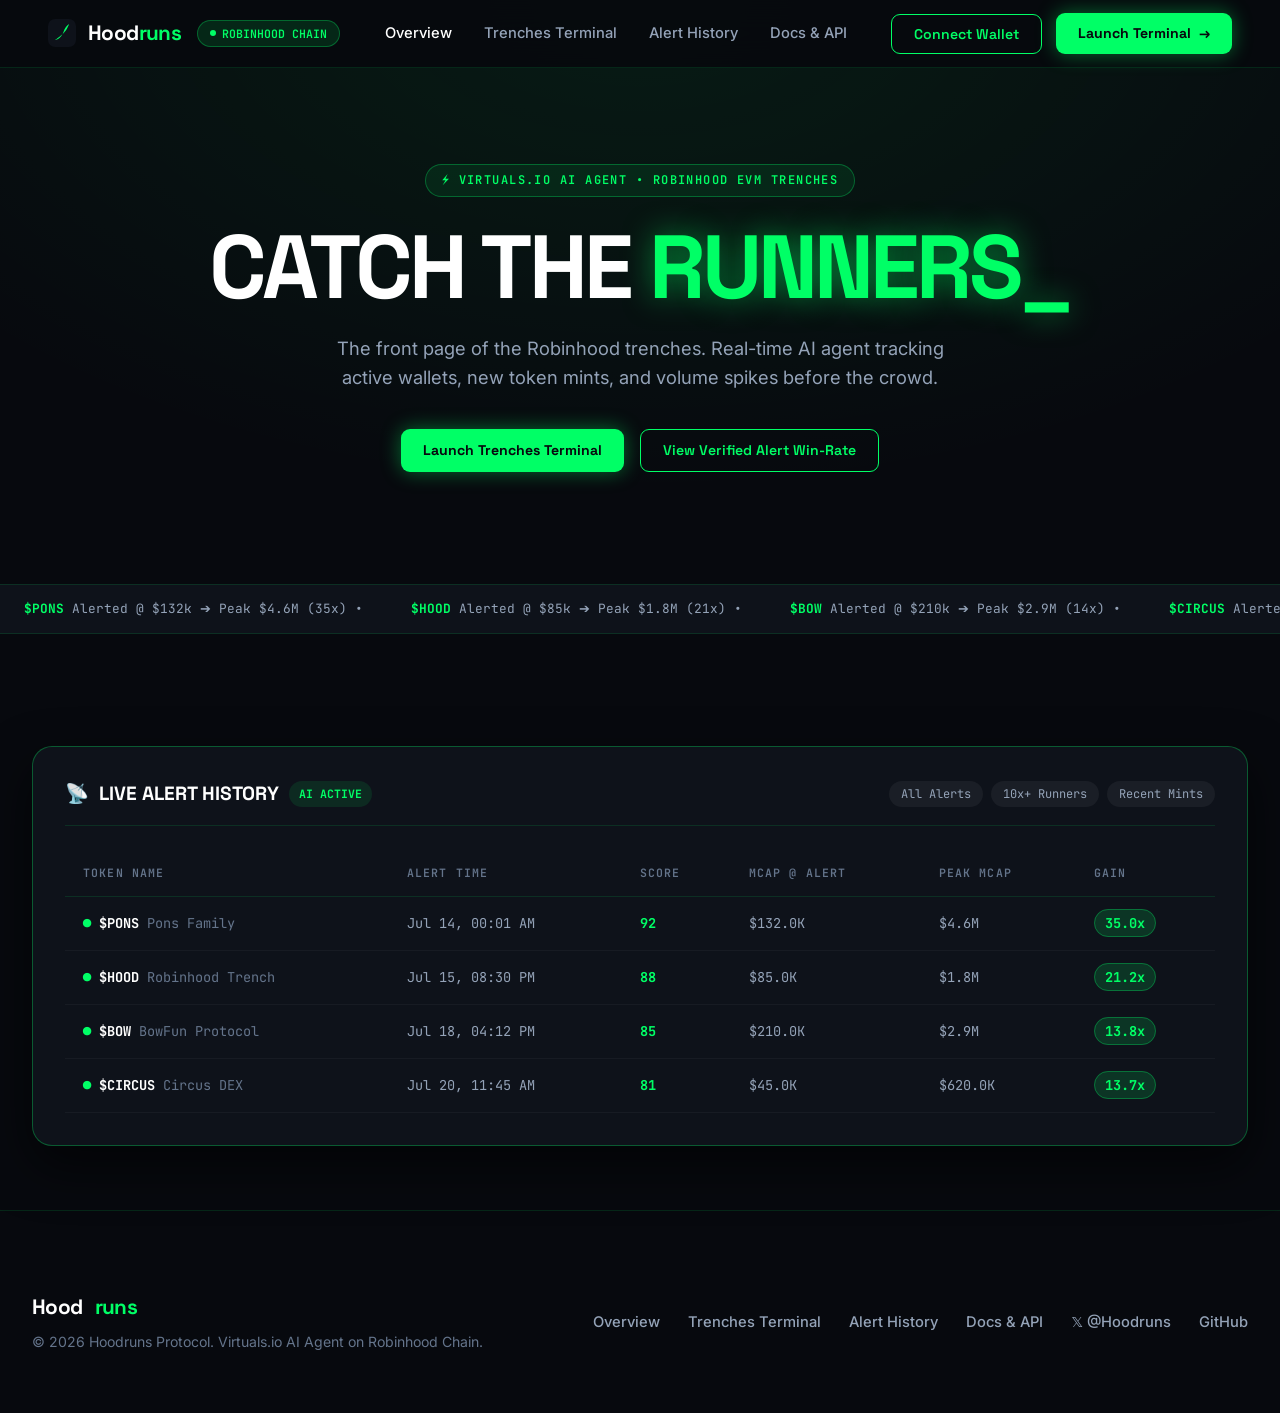
==== index.html @ 4ae7aef0 "Initial commit: Hoodruns AI trading agent & trenches terminal for Robinhood Chain EVM with live aler" ====
<!DOCTYPE html>
<html lang="en">
<head>
  <meta charset="utf-8" />
  <meta name="viewport" content="width=device-width, initial-scale=1" />
  <title>Hoodruns — The Front Page of the Robinhood Trenches</title>
  <meta name="description" content="Catch the runners on Robinhood Chain EVM. Real-time AI agent tracking active wallets, new token mints, and volume spikes powered by Virtuals.io." />
  <meta name="theme-color" content="#07090e" />
  <link rel="stylesheet" href="styles.css" />
  <link rel="icon" type="image/svg+xml" href="favicon.svg" />
  <meta property="og:title" content="Hoodruns — The Front Page of the Robinhood Trenches" />
  <meta property="og:description" content="Catch the runners before the crowd. Real-time AI agent alerts on Robinhood EVM." />
  <meta name="virtual-protocol-site-verification" content="c05f5a1ba52d411ad6922786be8b5076" />
</head>
<body>

  <!-- Header Navigation -->
  <header class="navbar">
    <div style="display: flex; align-items: center;">
      <a href="index.html" class="brand-logo">
        <svg width="28" height="28" viewBox="0 0 32 32" fill="none">
          <rect width="32" height="32" rx="8" fill="#0e121a"/>
          <path d="M8 24C12 24 16 20 18 14C20 8 24 6 24 6C24 6 22 12 18 16C14 20 8 24 8 24Z" fill="#00ff66"/>
        </svg>
        <span>Hood<span class="runners">runs</span></span>
      </a>

      <div class="chain-badge" style="margin-left: 16px;">
        <span style="width: 6px; height: 6px; border-radius: 50%; background: #00ff66; display: inline-block;"></span>
        ROBINHOOD CHAIN
      </div>
    </div>

    <nav class="nav-links">
      <a href="index.html" class="nav-link active">Overview</a>
      <a href="terminal.html" class="nav-link">Trenches Terminal</a>
      <a href="alerts.html" class="nav-link">Alert History</a>
      <a href="docs.html" class="nav-link">Docs & API</a>
    </nav>

    <div style="display: flex; align-items: center; gap: 14px;">
      <button class="btn-outline-lime connect-wallet-trigger" onclick="openWalletModal()">Connect Wallet</button>
      <a href="terminal.html" class="btn-lime">
        <span>Launch Terminal</span>
        <span>→</span>
      </a>
    </div>
  </header>

  <!-- HERO SECTION -->
  <section class="hero">
    <div class="wrap-1280">
      <div class="eyebrow-badge">⚡ VIRTUALS.IO AI AGENT • ROBINHOOD EVM TRENCHES</div>
      
      <h1 class="hero-h">
        CATCH THE <span class="highlight">RUNNERS_</span>
      </h1>

      <p class="hero-sub">
        The front page of the Robinhood trenches. Real-time AI agent tracking active wallets, new token mints, and volume spikes before the crowd.
      </p>

      <div style="display: flex; justify-content: center; gap: 16px; margin-bottom: 48px; flex-wrap: wrap;">
        <a href="terminal.html" class="btn-lime">Launch Trenches Terminal</a>
        <a href="alerts.html" class="btn-outline-lime">View Verified Alert Win-Rate</a>
      </div>
    </div>
  </section>

  <!-- LIVE ALERT MARQUEE STRIP -->
  <div class="alert-strip">
    <div class="alert-track">
      <span class="alert-item"><strong>$PONS</strong> Alerted @ $132k ➔ Peak $4.6M (35x) • </span>
      <span class="alert-item"><strong>$HOOD</strong> Alerted @ $85k ➔ Peak $1.8M (21x) • </span>
      <span class="alert-item"><strong>$BOW</strong> Alerted @ $210k ➔ Peak $2.9M (14x) • </span>
      <span class="alert-item"><strong>$CIRCUS</strong> Alerted @ $45k ➔ Peak $620k (13.7x) • </span>
      <span class="alert-item"><strong>$VIRTUAL</strong> Alerted @ $310k ➔ Peak $3.1M (10x) • </span>
    </div>
  </div>

  <!-- LIVE TRENCHES TERMINAL SECTION -->
  <section class="wrap-1280" style="padding: 64px 32px;">
    <div class="scanner-card">
      <div class="scanner-header">
        <div class="scanner-title">
          <span>📡</span>
          <span>LIVE ALERT HISTORY</span>
          <span style="font-family: var(--font-mono); font-size: 0.72rem; color: var(--lime-neon); background: rgba(0,255,102,0.1); padding: 4px 10px; border-radius: 999px;">AI ACTIVE</span>
        </div>

        <div style="display: flex; gap: 8px;">
          <span class="filter-chip active" data-filter="all" style="padding: 4px 12px; border-radius: 999px; font-family: var(--font-mono); font-size: 0.75rem; background: rgba(255,255,255,0.05); color: var(--text-2); cursor: pointer;">All Alerts</span>
          <span class="filter-chip" data-filter="10x" style="padding: 4px 12px; border-radius: 999px; font-family: var(--font-mono); font-size: 0.75rem; background: rgba(255,255,255,0.05); color: var(--text-2); cursor: pointer;">10x+ Runners</span>
          <span class="filter-chip" data-filter="recent" style="padding: 4px 12px; border-radius: 999px; font-family: var(--font-mono); font-size: 0.75rem; background: rgba(255,255,255,0.05); color: var(--text-2); cursor: pointer;">Recent Mints</span>
        </div>
      </div>

      <table class="alert-table">
        <thead>
          <tr>
            <th>Token Name</th>
            <th>Alert Time</th>
            <th>Score</th>
            <th>Mcap @ Alert</th>
            <th>Peak Mcap</th>
            <th>Gain</th>
          </tr>
        </thead>
        <tbody id="liveScannerStream">
          <tr class="alert-row" data-gain="35" data-recent="true">
            <td>
              <div class="token-pill">
                <span style="color: var(--lime-neon);">●</span>
                <span>$PONS</span>
                <span style="color: var(--text-3); font-weight: 400;">Pons Family</span>
              </div>
            </td>
            <td>Jul 14, 00:01 AM</td>
            <td><span style="color: var(--lime-neon); font-weight: 700;">92</span></td>
            <td>$132.0K</td>
            <td>$4.6M</td>
            <td><span class="gain-badge">35.0x</span></td>
          </tr>

          <tr class="alert-row" data-gain="21" data-recent="true">
            <td>
              <div class="token-pill">
                <span style="color: var(--lime-neon);">●</span>
                <span>$HOOD</span>
                <span style="color: var(--text-3); font-weight: 400;">Robinhood Trench</span>
              </div>
            </td>
            <td>Jul 15, 08:30 PM</td>
            <td><span style="color: var(--lime-neon); font-weight: 700;">88</span></td>
            <td>$85.0K</td>
            <td>$1.8M</td>
            <td><span class="gain-badge">21.2x</span></td>
          </tr>

          <tr class="alert-row" data-gain="14" data-recent="false">
            <td>
              <div class="token-pill">
                <span style="color: var(--lime-neon);">●</span>
                <span>$BOW</span>
                <span style="color: var(--text-3); font-weight: 400;">BowFun Protocol</span>
              </div>
            </td>
            <td>Jul 18, 04:12 PM</td>
            <td><span style="color: var(--lime-neon); font-weight: 700;">85</span></td>
            <td>$210.0K</td>
            <td>$2.9M</td>
            <td><span class="gain-badge">13.8x</span></td>
          </tr>

          <tr class="alert-row" data-gain="13.7" data-recent="false">
            <td>
              <div class="token-pill">
                <span style="color: var(--lime-neon);">●</span>
                <span>$CIRCUS</span>
                <span style="color: var(--text-3); font-weight: 400;">Circus DEX</span>
              </div>
            </td>
            <td>Jul 20, 11:45 AM</td>
            <td><span style="color: var(--lime-neon); font-weight: 700;">81</span></td>
            <td>$45.0K</td>
            <td>$620.0K</td>
            <td><span class="gain-badge">13.7x</span></td>
          </tr>
        </tbody>
      </table>
    </div>
  </section>

  <!-- FOOTER -->
  <footer>
    <div class="wrap-1280" style="display: flex; justify-content: space-between; align-items: center; flex-wrap: wrap; gap: 24px;">
      <div>
        <div class="brand-logo" style="margin-bottom: 8px;">Hood<span class="runners">runs</span></div>
        <p style="font-size: 0.88rem; color: var(--text-3);">&copy; 2026 Hoodruns Protocol. Virtuals.io AI Agent on Robinhood Chain.</p>
      </div>

      <div class="nav-links" style="display: flex; gap: 28px;">
        <a href="index.html" class="nav-link">Overview</a>
        <a href="terminal.html" class="nav-link">Trenches Terminal</a>
        <a href="alerts.html" class="nav-link">Alert History</a>
        <a href="docs.html" class="nav-link">Docs & API</a>
        <a href="https://x.com/Hoodruns" target="_blank" class="nav-link">𝕏 @Hoodruns</a>
        <a href="https://github.com/caSSano22/hoodruns" target="_blank" class="nav-link">GitHub</a>
      </div>
    </div>
  </footer>

  <!-- Wallet Connection Modal -->
  <div class="modal-backdrop" id="walletModal">
    <div class="modal-content-hoodruns">
      <div style="display: flex; justify-content: space-between; align-items: center; margin-bottom: 20px;">
        <h3 style="font-family: var(--font-display); font-size: 1.1rem; color: var(--text-1);">Connect Robinhood EVM Wallet</h3>
        <button style="background: transparent; border: none; color: var(--text-3); font-size: 1.5rem;" onclick="closeWalletModal()">&times;</button>
      </div>
      <p style="color: var(--text-2); font-size: 0.9rem; margin-bottom: 24px; line-height: 1.5;">
        Connect Web3 Wallet to receive instant sub-second AI signal alerts on Robinhood EVM DEX pairs.
      </p>
      <button class="btn-lime" style="width: 100%; justify-content: center; padding: 14px 0;" onclick="connectRealEIP1193Wallet()">
        Confirm Wallet Connection
      </button>
    </div>
  </div>

  <script src="app.js"></script>
</body>
</html>
---- styles.css ----
/* ==========================================================================
   HOODRUNS - THE FRONT PAGE OF THE ROBINHOOD TRENCHES (EXACT REPLICA)
   Design System: Dark Cyber (#07090e), Space Grotesk + JetBrains Mono,
                  Electric Lime Neon Green (#00ff66, #10b981), Live Trenches Scanner,
                  Alert History Table, Virtuals.io AI Agent Integration
   ========================================================================== */

@import url('https://fonts.googleapis.com/css2?family=Inter:wght@300;400;500;600;700&family=JetBrains+Mono:ital,wght@0,400;0,500;0,600;0,700;1,400&family=Space+Grotesk:wght@400;500;600;700&display=swap');

:root {
  --bg-0: #07090e;
  --surface-0: #0e121a;
  --surface-1: #161c28;
  --surface-2: #1e2638;
  --surface-3: #2a344a;

  --stroke: rgba(0, 255, 102, 0.12);
  --stroke-strong: rgba(0, 255, 102, 0.3);

  --text-1: #ffffff;
  --text-2: #94a3b8;
  --text-3: #64748b;
  --text-4: #475569;

  --lime-neon: #00ff66;
  --lime-dark: #10b981;
  --lime-matrix: #00cc52;
  --cyan: #38bdf8;
  --purple: #a855f7;

  --font-display: 'Space Grotesk', system-ui, sans-serif;
  --font-body: 'Inter', system-ui, sans-serif;
  --font-mono: 'JetBrains Mono', monospace;

  --radius-sm: 8px;
  --radius-md: 14px;
  --radius-lg: 20px;
  --radius-pill: 9999px;
}

*, *::before, *::after {
  box-sizing: border-box;
  margin: 0;
  padding: 0;
}

html {
  scroll-behavior: smooth;
  font-size: 16px;
  background-color: var(--bg-0);
  color: var(--text-1);
  font-family: var(--font-body);
  -webkit-font-smoothing: antialiased;
}

body {
  min-height: 100vh;
  position: relative;
  overflow-x: hidden;
  line-height: 1.55;
  background:
    radial-gradient(100% 50% at 50% 0%, rgba(0, 255, 102, 0.08) 0%, transparent 70%),
    var(--bg-0);
}

a {
  color: inherit;
  text-decoration: none;
}

button {
  font-family: inherit;
  cursor: pointer;
}

/* Layout Wrappers */
.wrap-1280 {
  max-width: 1280px;
  margin: 0 auto;
  padding: 0 32px;
}

.wrap-1440 {
  max-width: 1440px;
  margin: 0 auto;
  padding: 0 32px;
}

/* Navbar */
.navbar {
  position: sticky;
  top: 0;
  z-index: 100;
  height: 68px;
  display: flex;
  align-items: center;
  justify-content: space-between;
  padding: 0 48px;
  background: rgba(7, 9, 14, 0.92);
  backdrop-filter: blur(16px);
  border-bottom: 1px solid var(--stroke);
}

.brand-logo {
  display: flex;
  align-items: center;
  gap: 12px;
  font-family: var(--font-display);
  font-size: 1.3rem;
  font-weight: 700;
  letter-spacing: -0.03em;
  color: var(--text-1);
}

.brand-logo span.runners {
  color: var(--lime-neon);
}

.chain-badge {
  display: inline-flex;
  align-items: center;
  gap: 6px;
  background: rgba(0, 255, 102, 0.12);
  border: 1px solid rgba(0, 255, 102, 0.3);
  color: var(--lime-neon);
  padding: 4px 12px;
  border-radius: var(--radius-pill);
  font-family: var(--font-mono);
  font-size: 0.72rem;
  font-weight: 600;
}

.nav-links {
  display: flex;
  align-items: center;
  gap: 32px;
}

.nav-link {
  color: var(--text-2);
  font-size: 0.92rem;
  font-weight: 500;
  transition: color 0.15s ease;
}

.nav-link:hover, .nav-link.active {
  color: var(--text-1);
}

/* Buttons */
.btn-lime {
  background: var(--lime-neon);
  color: #07090e;
  padding: 10px 22px;
  border-radius: 9px;
  font-family: var(--font-display);
  font-size: 0.88rem;
  font-weight: 700;
  border: none;
  display: inline-flex;
  align-items: center;
  gap: 8px;
  box-shadow: 0 0 20px rgba(0, 255, 102, 0.4);
  transition: all 0.2s ease;
}

.btn-lime:hover {
  background: #33ff85;
  transform: translateY(-1px);
  box-shadow: 0 0 30px rgba(0, 255, 102, 0.6);
}

.btn-outline-lime {
  background: transparent;
  color: var(--lime-neon);
  padding: 10px 22px;
  border-radius: 9px;
  font-family: var(--font-display);
  font-size: 0.88rem;
  font-weight: 600;
  border: 1px solid var(--lime-neon);
  transition: all 0.2s ease;
}

.btn-outline-lime:hover {
  background: rgba(0, 255, 102, 0.1);
  transform: translateY(-1px);
}

/* Hero Section */
.hero {
  padding: 96px 0 64px;
  position: relative;
  text-align: center;
}

.eyebrow-badge {
  display: inline-flex;
  align-items: center;
  gap: 8px;
  background: rgba(0, 255, 102, 0.08);
  border: 1px solid var(--stroke-strong);
  color: var(--lime-neon);
  padding: 6px 16px;
  border-radius: var(--radius-pill);
  font-family: var(--font-mono);
  font-size: 0.75rem;
  font-weight: 600;
  letter-spacing: 0.12em;
  text-transform: uppercase;
  margin-bottom: 28px;
}

h1.hero-h {
  font-family: var(--font-display);
  font-size: clamp(48px, 7vw, 92px);
  line-height: 0.95;
  letter-spacing: -0.045em;
  font-weight: 800;
  margin-bottom: 24px;
  color: var(--text-1);
}

h1.hero-h span.highlight {
  color: var(--lime-neon);
  text-shadow: 0 0 30px rgba(0, 255, 102, 0.5);
}

.hero-sub {
  font-size: 1.15rem;
  color: var(--text-2);
  max-width: 640px;
  margin: 0 auto 36px;
  line-height: 1.6;
}

/* Live Alert Marquee Strip */
.alert-strip {
  background: var(--surface-0);
  border-top: 1px solid var(--stroke);
  border-bottom: 1px solid var(--stroke);
  padding: 14px 0;
  overflow: hidden;
  position: relative;
  user-select: none;
}

.alert-track {
  display: flex;
  width: max-content;
  animation: alert-scroll 35s linear infinite;
}

.alert-item {
  font-family: var(--font-mono);
  font-size: 0.8rem;
  color: var(--text-2);
  white-space: nowrap;
  padding: 0 24px;
  display: inline-flex;
  align-items: center;
  gap: 8px;
}

.alert-item strong {
  color: var(--lime-neon);
}

@keyframes alert-scroll {
  from { transform: translateX(0); }
  to { transform: translateX(-50%); }
}

/* Live Trenches Scanner Card */
.scanner-card {
  background: var(--surface-0);
  border: 1px solid var(--stroke-strong);
  border-radius: var(--radius-lg);
  padding: 32px;
  margin-top: 48px;
  box-shadow: 0 20px 50px rgba(0, 0, 0, 0.6);
  position: relative;
}

.scanner-header {
  display: flex;
  align-items: center;
  justify-content: space-between;
  margin-bottom: 24px;
  border-bottom: 1px solid var(--stroke);
  padding-bottom: 16px;
}

.scanner-title {
  font-family: var(--font-display);
  font-size: 1.2rem;
  font-weight: 700;
  display: flex;
  align-items: center;
  gap: 10px;
}

/* Alert History Table */
.alert-table {
  width: 100%;
  border-collapse: collapse;
  font-family: var(--font-mono);
  font-size: 0.85rem;
}

.alert-table th {
  text-align: left;
  padding: 14px 18px;
  color: var(--text-3);
  border-bottom: 1px solid var(--stroke);
  font-weight: 600;
  text-transform: uppercase;
  font-size: 0.72rem;
  letter-spacing: 0.1em;
}

.alert-table td {
  padding: 16px 18px;
  border-bottom: 1px solid rgba(255, 255, 255, 0.04);
  color: var(--text-2);
}

.alert-table tr:hover td {
  background: rgba(0, 255, 102, 0.04);
  color: var(--text-1);
}

.token-pill {
  display: inline-flex;
  align-items: center;
  gap: 8px;
  font-weight: 700;
  color: var(--text-1);
}

.gain-badge {
  background: rgba(0, 255, 102, 0.15);
  color: var(--lime-neon);
  border: 1px solid rgba(0, 255, 102, 0.3);
  padding: 4px 10px;
  border-radius: var(--radius-pill);
  font-weight: 700;
}

/* Footer */
footer {
  border-top: 1px solid var(--stroke);
  padding: 80px 0 60px;
  background: var(--bg-0);
}

/* Modals & Toasts */
.modal-backdrop {
  position: fixed;
  inset: 0;
  background: rgba(7, 9, 14, 0.88);
  backdrop-filter: blur(12px);
  z-index: 500;
  display: flex;
  align-items: center;
  justify-content: center;
  padding: 20px;
  opacity: 0;
  pointer-events: none;
  transition: opacity 0.3s ease;
}

.modal-backdrop.open {
  opacity: 1;
  pointer-events: auto;
}

.modal-content-hoodruns {
  background: var(--surface-0);
  border: 1px solid var(--stroke-strong);
  border-radius: var(--radius-lg);
  padding: 36px;
  max-width: 460px;
  width: 100%;
  box-shadow: 0 25px 60px rgba(0, 0, 0, 0.9);
}

.toast-hoodruns {
  position: fixed;
  bottom: 28px;
  right: 28px;
  z-index: 1000;
  background: var(--surface-1);
  border: 1px solid var(--stroke-strong);
  padding: 12px 20px;
  border-radius: var(--radius-sm);
  font-family: var(--font-mono);
  font-size: 0.88rem;
  color: var(--lime-neon);
  box-shadow: 0 10px 30px rgba(0, 0, 0, 0.8);
}

/* Responsive */
@media (max-width: 900px) {
  .nav-links { display: none; }
  .alert-table th:nth-child(4), .alert-table td:nth-child(4) { display: none; }
}
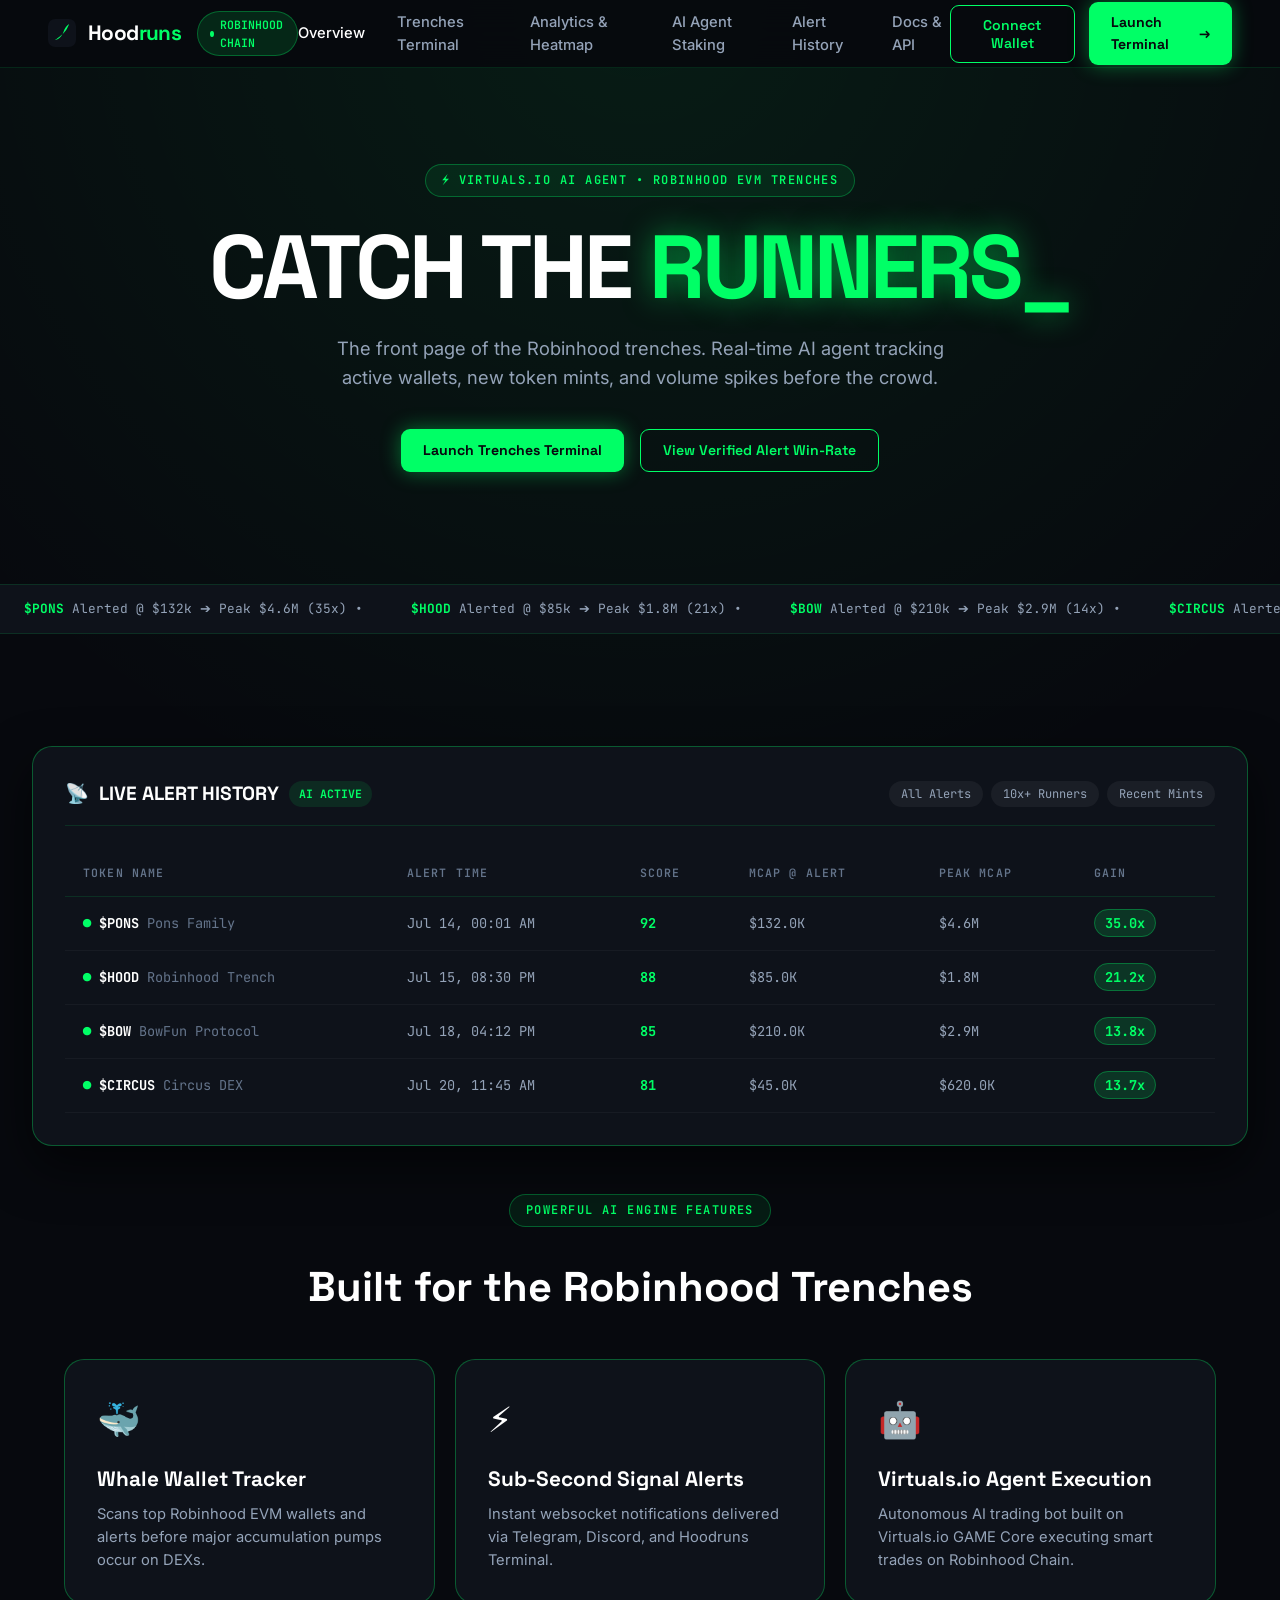
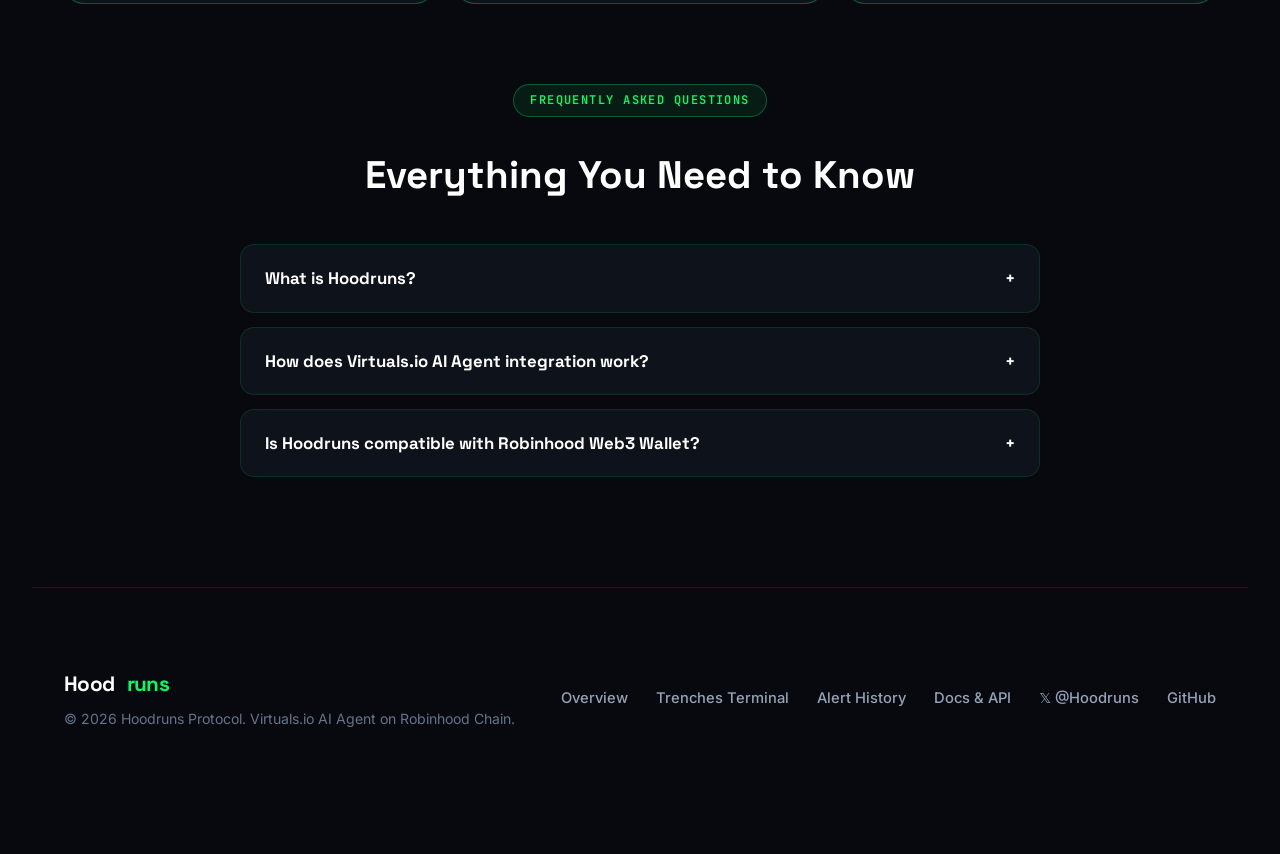
==== commit 25a3f87a: "Expand hoodruns with rich Bento AI features, FAQ accordions, and 2 new pages (analytics.html & agent" ====
--- a/index.html
+++ b/index.html
@@ -34,6 +34,8 @@
     <nav class="nav-links">
       <a href="index.html" class="nav-link active">Overview</a>
       <a href="terminal.html" class="nav-link">Trenches Terminal</a>
+      <a href="analytics.html" class="nav-link">Analytics & Heatmap</a>
+      <a href="agent.html" class="nav-link">AI Agent Staking</a>
       <a href="alerts.html" class="nav-link">Alert History</a>
       <a href="docs.html" class="nav-link">Docs & API</a>
     </nav>
@@ -169,6 +171,78 @@
         </tbody>
       </table>
     </div>
+  <!-- BENTO AI FEATURES GRID -->
+  <section class="wrap-1280" style="padding: 48px 32px 80px;">
+    <div style="text-align: center; margin-bottom: 40px;">
+      <div class="eyebrow-badge">POWERFUL AI ENGINE FEATURES</div>
+      <h2 style="font-family: var(--font-display); font-size: 2.6rem; font-weight: 800;">Built for the Robinhood Trenches</h2>
+    </div>
+
+    <div class="bento-grid">
+      <div class="bento-card">
+        <div>
+          <div class="bento-card-icon">🐳</div>
+          <h3>Whale Wallet Tracker</h3>
+          <p>Scans top Robinhood EVM wallets and alerts before major accumulation pumps occur on DEXs.</p>
+        </div>
+      </div>
+
+      <div class="bento-card">
+        <div>
+          <div class="bento-card-icon">⚡</div>
+          <h3>Sub-Second Signal Alerts</h3>
+          <p>Instant websocket notifications delivered via Telegram, Discord, and Hoodruns Terminal.</p>
+        </div>
+      </div>
+
+      <div class="bento-card">
+        <div>
+          <div class="bento-card-icon">🤖</div>
+          <h3>Virtuals.io Agent Execution</h3>
+          <p>Autonomous AI trading bot built on Virtuals.io GAME Core executing smart trades on Robinhood Chain.</p>
+        </div>
+      </div>
+    </div>
+  </section>
+
+  <!-- FAQ ACCORDION SECTION -->
+  <section class="wrap-1280" style="padding-bottom: 96px;">
+    <div style="text-align: center; margin-bottom: 40px;">
+      <div class="eyebrow-badge">FREQUENTLY ASKED QUESTIONS</div>
+      <h2 style="font-family: var(--font-display); font-size: 2.4rem; font-weight: 800;">Everything You Need to Know</h2>
+    </div>
+
+    <div style="max-width: 800px; margin: 0 auto;">
+      <div class="faq-item">
+        <div class="faq-accordion-header">
+          <span>What is Hoodruns?</span>
+          <span>+</span>
+        </div>
+        <div class="faq-accordion-body">
+          <p>Hoodruns is an AI trading agent and live trenches terminal dedicated to Robinhood Chain EVM. Powered by Virtuals.io, Hoodruns scans DEX pairs, wallet accumulations, and volume surges to generate real-time 10x+ runner alerts.</p>
+        </div>
+      </div>
+
+      <div class="faq-item">
+        <div class="faq-accordion-header">
+          <span>How does Virtuals.io AI Agent integration work?</span>
+          <span>+</span>
+        </div>
+        <div class="faq-accordion-body">
+          <p>The Hoodruns AI agent runs autonomously on Virtuals.io GAME Core framework. $HOODRUNS token holders can stake their tokens to earn a share of agent trade execution fees and premium signal webhooks.</p>
+        </div>
+      </div>
+
+      <div class="faq-item">
+        <div class="faq-accordion-header">
+          <span>Is Hoodruns compatible with Robinhood Web3 Wallet?</span>
+          <span>+</span>
+        </div>
+        <div class="faq-accordion-body">
+          <p>Yes! Hoodruns natively connects via EIP-1193 to Robinhood Web3 Wallet, MetaMask, and any EVM compatible wallet on Robinhood Chain (Chain ID 42161).</p>
+        </div>
+      </div>
+    </div>
   </section>
 
   <!-- FOOTER -->
--- a/styles.css
+++ b/styles.css
@@ -400,8 +400,121 @@
   box-shadow: 0 10px 30px rgba(0, 0, 0, 0.8);
 }
 
-/* Responsive */
-@media (max-width: 900px) {
-  .nav-links { display: none; }
-  .alert-table th:nth-child(4), .alert-table td:nth-child(4) { display: none; }
-}
+/* Bento Feature Grid */
+.bento-grid {
+  display: grid;
+  grid-template-columns: repeat(3, 1fr);
+  gap: 20px;
+  margin-top: 40px;
+}
+
+.bento-card {
+  background: var(--surface-0);
+  border: 1px solid var(--stroke-strong);
+  border-radius: var(--radius-lg);
+  padding: 32px;
+  display: flex;
+  flex-direction: column;
+  justify-content: space-between;
+  position: relative;
+  overflow: hidden;
+  transition: transform 0.25s ease, border-color 0.25s ease, box-shadow 0.25s ease;
+}
+
+.bento-card:hover {
+  transform: translateY(-4px);
+  border-color: var(--lime-neon);
+  box-shadow: 0 12px 30px rgba(0, 255, 102, 0.15);
+}
+
+.bento-card-icon {
+  font-size: 2.2rem;
+  margin-bottom: 16px;
+}
+
+.bento-card h3 {
+  font-family: var(--font-display);
+  font-size: 1.3rem;
+  font-weight: 700;
+  margin-bottom: 8px;
+  color: var(--text-1);
+}
+
+.bento-card p {
+  color: var(--text-2);
+  font-size: 0.92rem;
+  line-height: 1.55;
+}
+
+/* FAQ Accordion */
+.faq-item {
+  background: var(--surface-0);
+  border: 1px solid var(--stroke);
+  border-radius: var(--radius-md);
+  overflow: hidden;
+  margin-bottom: 14px;
+}
+
+.faq-accordion-header {
+  padding: 20px 24px;
+  display: flex;
+  align-items: center;
+  justify-content: space-between;
+  font-family: var(--font-display);
+  font-size: 1.05rem;
+  font-weight: 700;
+  color: var(--text-1);
+  cursor: pointer;
+}
+
+.faq-accordion-body {
+  max-height: 0;
+  overflow: hidden;
+  transition: max-height 0.3s ease;
+  padding: 0 24px;
+}
+
+.faq-item.open .faq-accordion-body {
+  padding-bottom: 20px;
+}
+
+.faq-accordion-body p {
+  color: var(--text-2);
+  font-size: 0.92rem;
+  line-height: 1.6;
+}
+
+/* Analytics Cards */
+.analytics-grid {
+  display: grid;
+  grid-template-columns: repeat(4, 1fr);
+  gap: 18px;
+  margin-bottom: 40px;
+}
+
+.analytics-card {
+  background: var(--surface-0);
+  border: 1px solid var(--stroke);
+  border-radius: var(--radius-md);
+  padding: 24px;
+  text-align: center;
+}
+
+.analytics-card .val {
+  font-family: var(--font-display);
+  font-size: 2rem;
+  font-weight: 800;
+  color: var(--lime-neon);
+  margin-top: 4px;
+}
+
+@media (max-width: 1024px) {
+  .bento-grid { grid-template-columns: repeat(2, 1fr); }
+  .analytics-grid { grid-template-columns: repeat(2, 1fr); }
+}
+
+@media (max-width: 640px) {
+  .bento-grid { grid-template-columns: 1fr; }
+  .analytics-grid { grid-template-columns: 1fr; }
+}
+
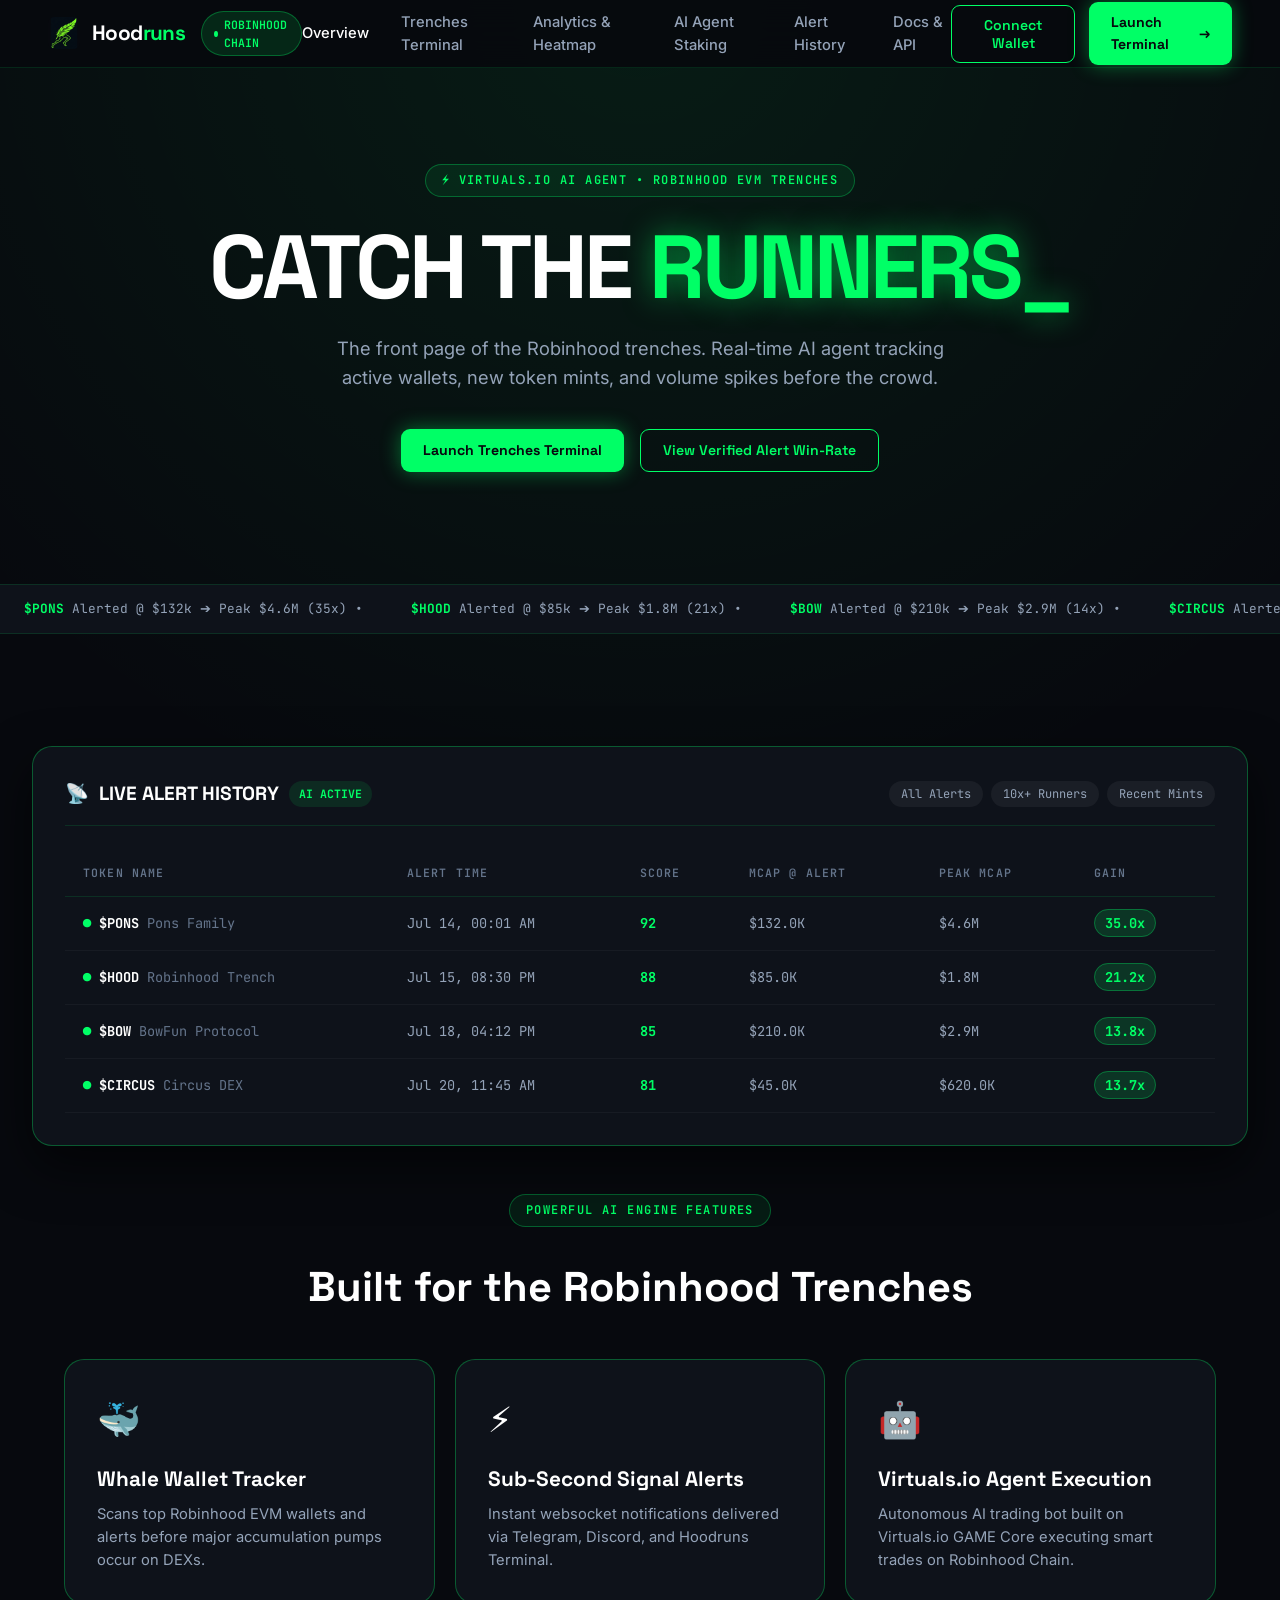
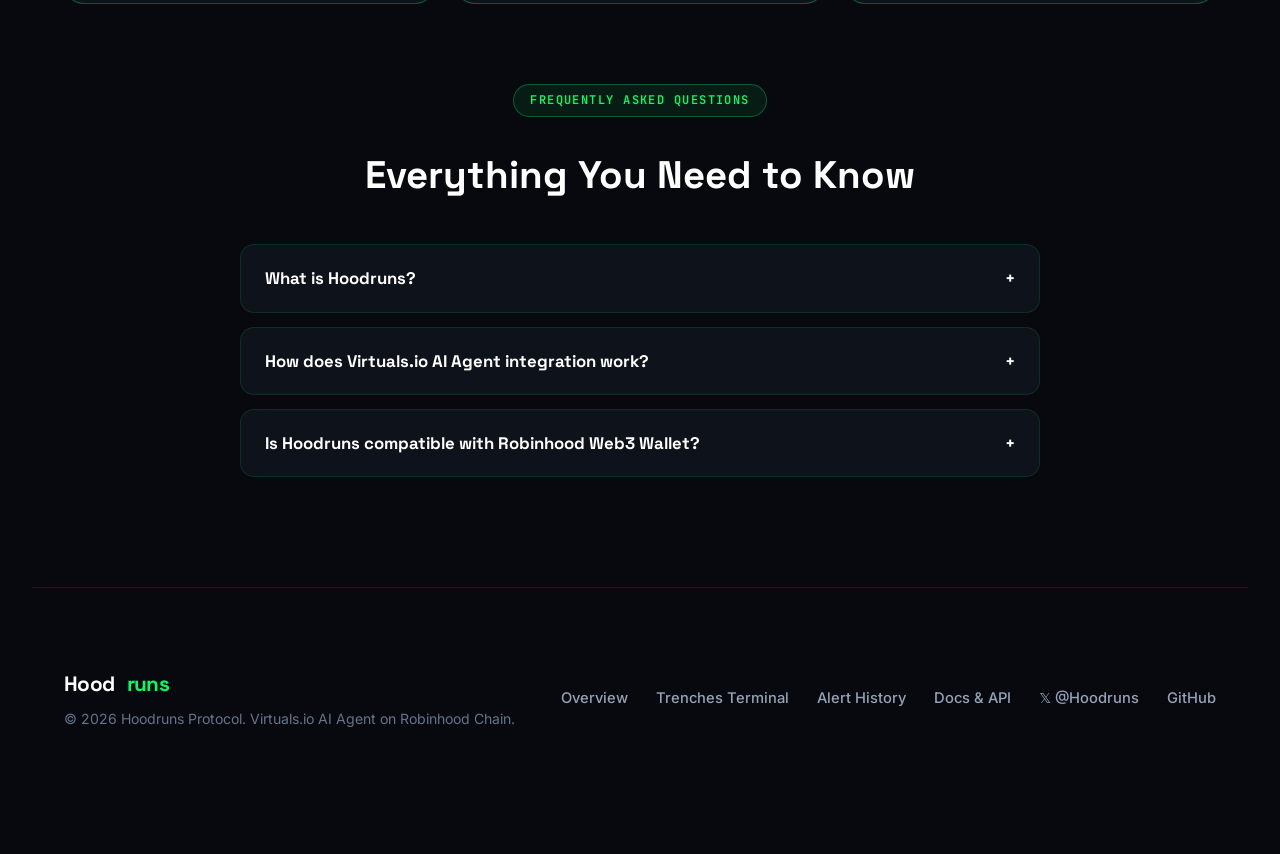
==== commit ecf8df66: "Update official green Hoodruns running feather logo and favicon tags across all 6 HTML pages" ====
--- a/index.html
+++ b/index.html
@@ -7,7 +7,9 @@
   <meta name="description" content="Catch the runners on Robinhood Chain EVM. Real-time AI agent tracking active wallets, new token mints, and volume spikes powered by Virtuals.io." />
   <meta name="theme-color" content="#07090e" />
   <link rel="stylesheet" href="styles.css" />
+  <link rel="icon" type="image/png" href="favicon.png" />
   <link rel="icon" type="image/svg+xml" href="favicon.svg" />
+  <link rel="apple-touch-icon" href="apple-touch-icon.png" />
   <meta property="og:title" content="Hoodruns — The Front Page of the Robinhood Trenches" />
   <meta property="og:description" content="Catch the runners before the crowd. Real-time AI agent alerts on Robinhood EVM." />
   <meta name="virtual-protocol-site-verification" content="c05f5a1ba52d411ad6922786be8b5076" />
@@ -18,10 +20,7 @@
   <header class="navbar">
     <div style="display: flex; align-items: center;">
       <a href="index.html" class="brand-logo">
-        <svg width="28" height="28" viewBox="0 0 32 32" fill="none">
-          <rect width="32" height="32" rx="8" fill="#0e121a"/>
-          <path d="M8 24C12 24 16 20 18 14C20 8 24 6 24 6C24 6 22 12 18 16C14 20 8 24 8 24Z" fill="#00ff66"/>
-        </svg>
+        <img src="logo.png" alt="Hoodruns logo" style="width: 32px; height: 32px; border-radius: 6px; object-fit: contain;">
         <span>Hood<span class="runners">runs</span></span>
       </a>
 
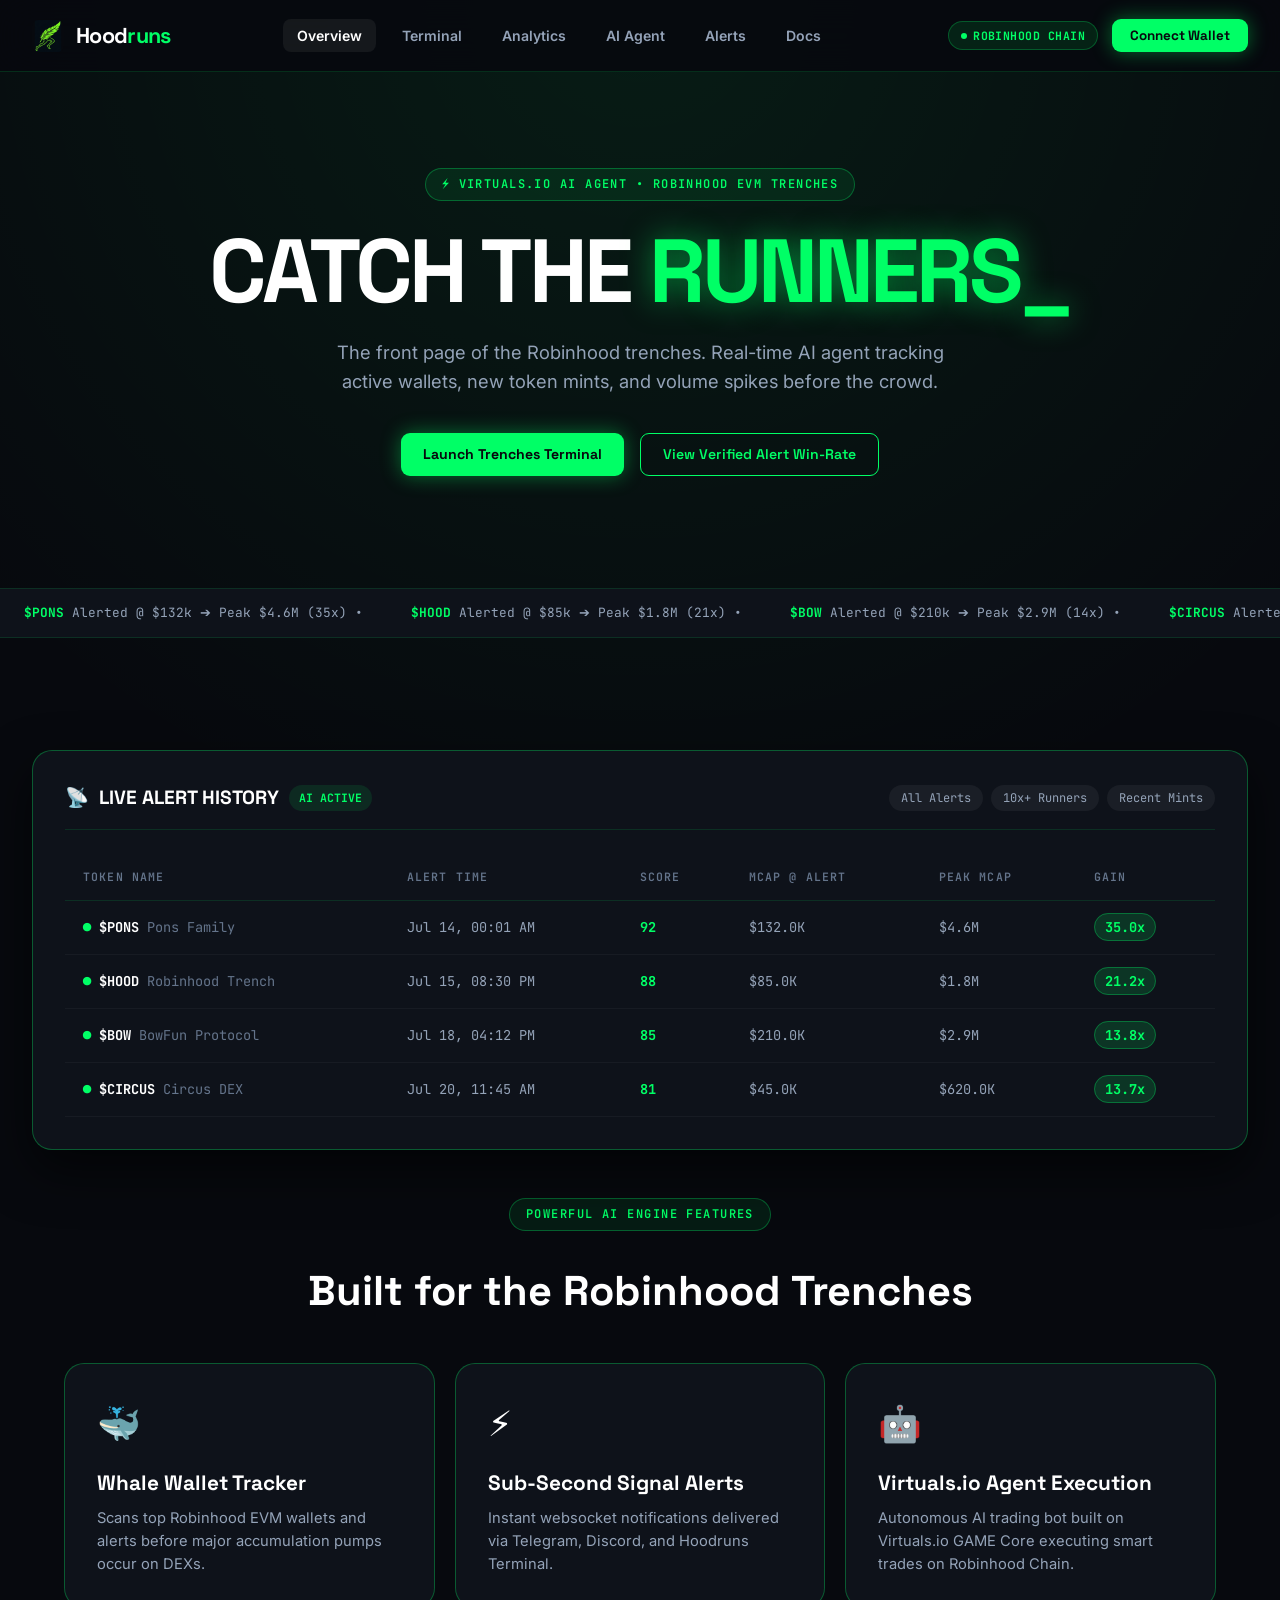
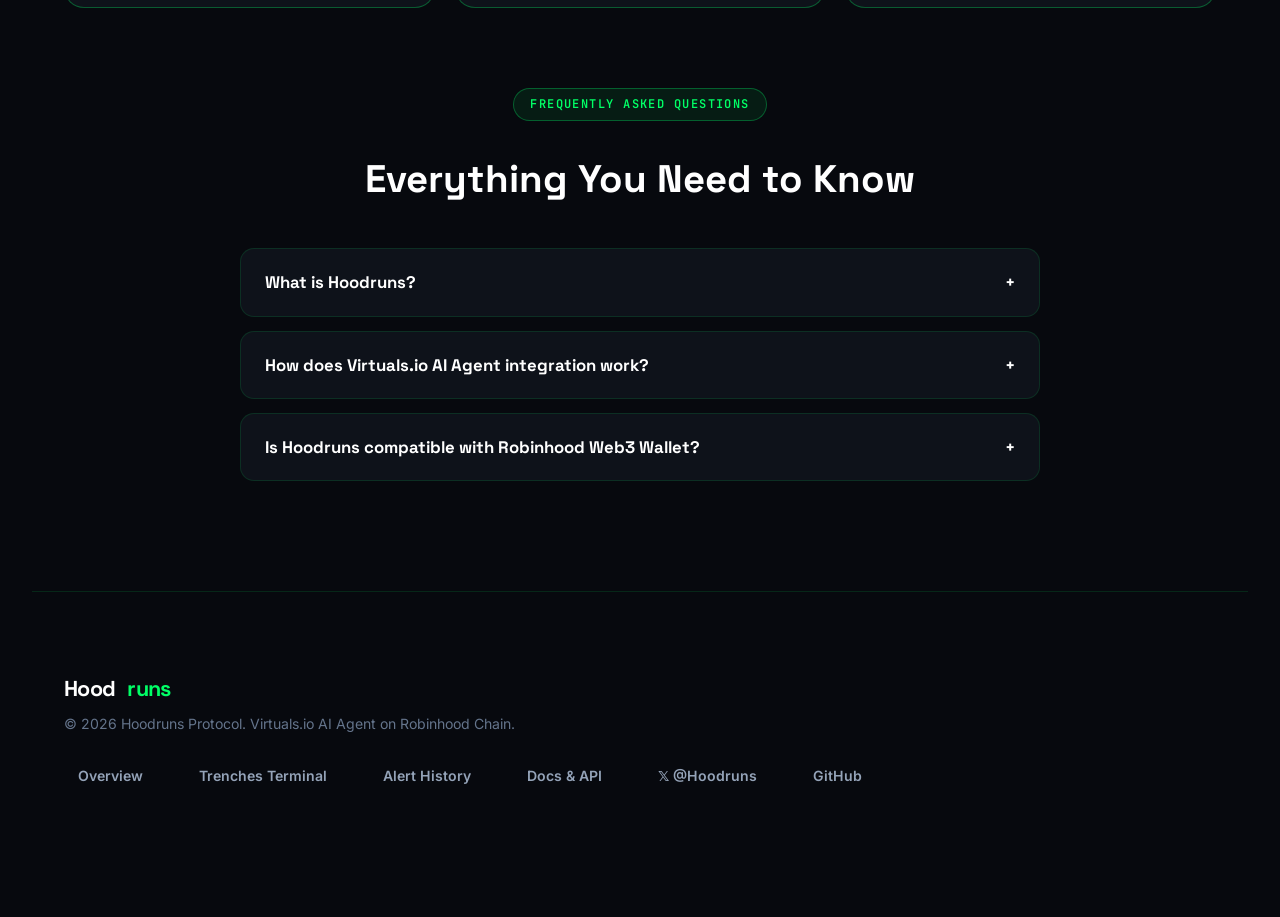
==== commit 05d5eaa7: "Redesign navbar header for clean spacing, balanced layout, and elegant Robinhood Chain badge alignme" ====
--- a/index.html
+++ b/index.html
@@ -18,33 +18,28 @@
 
   <!-- Header Navigation -->
   <header class="navbar">
-    <div style="display: flex; align-items: center;">
+    <div class="navbar-inner">
       <a href="index.html" class="brand-logo">
         <img src="logo.png" alt="Hoodruns logo" style="width: 32px; height: 32px; border-radius: 6px; object-fit: contain;">
         <span>Hood<span class="runners">runs</span></span>
       </a>
 
-      <div class="chain-badge" style="margin-left: 16px;">
-        <span style="width: 6px; height: 6px; border-radius: 50%; background: #00ff66; display: inline-block;"></span>
-        ROBINHOOD CHAIN
-      </div>
-    </div>
-
-    <nav class="nav-links">
-      <a href="index.html" class="nav-link active">Overview</a>
-      <a href="terminal.html" class="nav-link">Trenches Terminal</a>
-      <a href="analytics.html" class="nav-link">Analytics & Heatmap</a>
-      <a href="agent.html" class="nav-link">AI Agent Staking</a>
-      <a href="alerts.html" class="nav-link">Alert History</a>
-      <a href="docs.html" class="nav-link">Docs & API</a>
-    </nav>
-
-    <div style="display: flex; align-items: center; gap: 14px;">
-      <button class="btn-outline-lime connect-wallet-trigger" onclick="openWalletModal()">Connect Wallet</button>
-      <a href="terminal.html" class="btn-lime">
-        <span>Launch Terminal</span>
-        <span>→</span>
-      </a>
+      <nav class="nav-links">
+        <a href="index.html" class="nav-link active">Overview</a>
+        <a href="terminal.html" class="nav-link">Terminal</a>
+        <a href="analytics.html" class="nav-link">Analytics</a>
+        <a href="agent.html" class="nav-link">AI Agent</a>
+        <a href="alerts.html" class="nav-link">Alerts</a>
+        <a href="docs.html" class="nav-link">Docs</a>
+      </nav>
+
+      <div class="nav-right">
+        <div class="chain-badge">
+          <span style="width: 6px; height: 6px; border-radius: 50%; background: #00ff66; display: inline-block;"></span>
+          ROBINHOOD CHAIN
+        </div>
+        <button class="btn-lime connect-wallet-trigger" onclick="openWalletModal()" style="padding: 8px 18px; font-size: 0.84rem;">Connect Wallet</button>
+      </div>
     </div>
   </header>
 
--- a/styles.css
+++ b/styles.css
@@ -91,14 +91,24 @@
   position: sticky;
   top: 0;
   z-index: 100;
-  height: 68px;
+  height: 72px;
+  display: flex;
+  align-items: center;
+  padding: 0 32px;
+  background: rgba(7, 9, 14, 0.88);
+  backdrop-filter: blur(20px);
+  -webkit-backdrop-filter: blur(20px);
+  border-bottom: 1px solid rgba(0, 255, 102, 0.15);
+}
+
+.navbar-inner {
+  max-width: 1380px;
+  width: 100%;
+  margin: 0 auto;
   display: flex;
   align-items: center;
   justify-content: space-between;
-  padding: 0 48px;
-  background: rgba(7, 9, 14, 0.92);
-  backdrop-filter: blur(16px);
-  border-bottom: 1px solid var(--stroke);
+  gap: 24px;
 }
 
 .brand-logo {
@@ -106,7 +116,7 @@
   align-items: center;
   gap: 12px;
   font-family: var(--font-display);
-  font-size: 1.3rem;
+  font-size: 1.35rem;
   font-weight: 700;
   letter-spacing: -0.03em;
   color: var(--text-1);
@@ -120,24 +130,42 @@
   display: inline-flex;
   align-items: center;
   gap: 6px;
-  background: rgba(0, 255, 102, 0.12);
-  border: 1px solid rgba(0, 255, 102, 0.3);
-  color: var(--lime-neon);
-  padding: 4px 12px;
+  background: rgba(0, 255, 102, 0.1);
+  border: 1px solid rgba(0, 255, 102, 0.25);
+  color: var(--lime-neon);
+  padding: 5px 12px;
   border-radius: var(--radius-pill);
   font-family: var(--font-mono);
   font-size: 0.72rem;
-  font-weight: 600;
+  font-weight: 700;
+  letter-spacing: 0.04em;
 }
 
 .nav-links {
   display: flex;
   align-items: center;
-  gap: 32px;
+  gap: 12px;
 }
 
 .nav-link {
   color: var(--text-2);
+  font-size: 0.88rem;
+  font-weight: 600;
+  padding: 6px 14px;
+  border-radius: 8px;
+  transition: all 0.2s ease;
+}
+
+.nav-link:hover, .nav-link.active {
+  color: #ffffff;
+  background: rgba(255, 255, 255, 0.06);
+}
+
+.nav-right {
+  display: flex;
+  align-items: center;
+  gap: 14px;
+}
   font-size: 0.92rem;
   font-weight: 500;
   transition: color 0.15s ease;
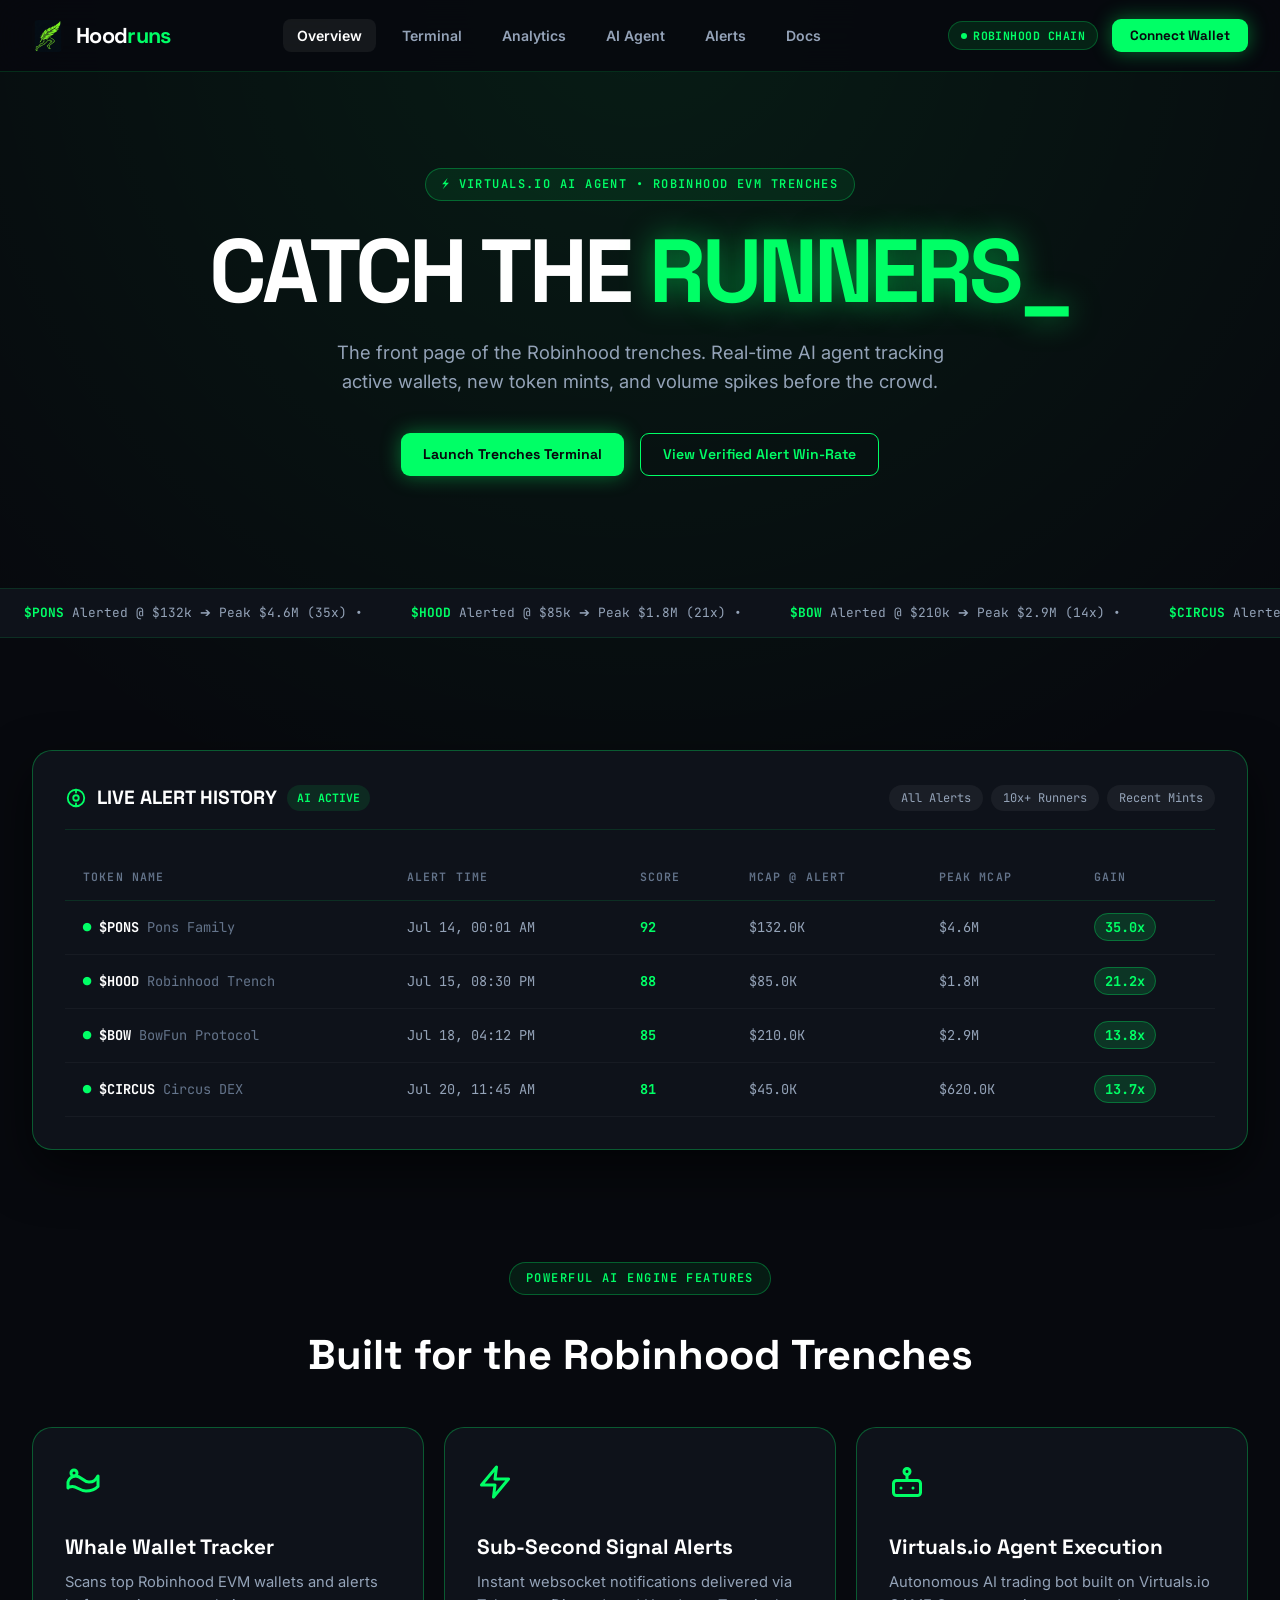
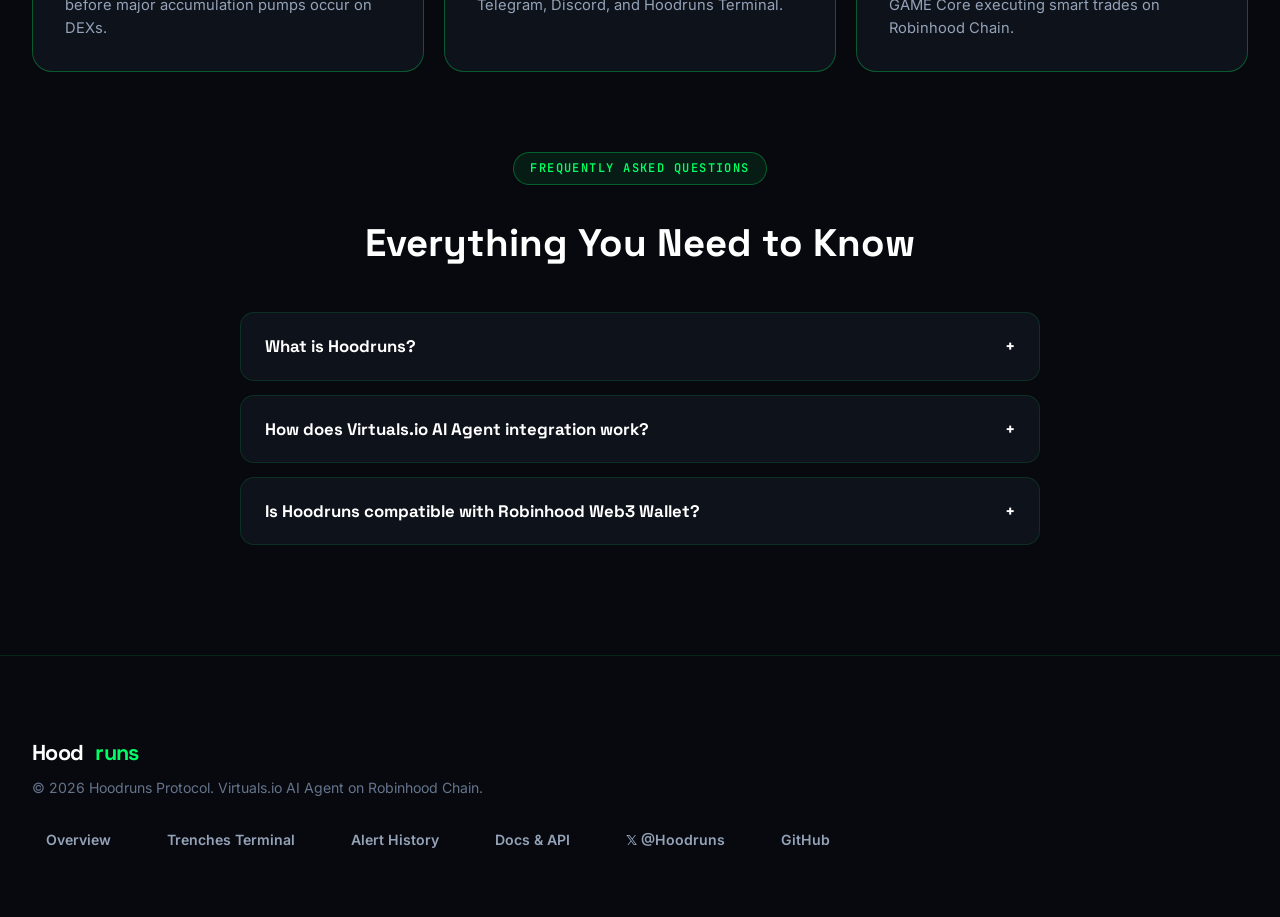
==== commit 9da6c3e7: "Replace text emojis with professional neon lime SVG icons across all features and terminal headers" ====
--- a/index.html
+++ b/index.html
@@ -79,7 +79,12 @@
     <div class="scanner-card">
       <div class="scanner-header">
         <div class="scanner-title">
-          <span>📡</span>
+          <svg width="22" height="22" viewBox="0 0 24 24" fill="none" stroke="#00ff66" stroke-width="2" stroke-linecap="round" stroke-linejoin="round">
+            <circle cx="12" cy="12" r="9"/>
+            <path d="M12 15a3 3 0 1 0 0-6 3 3 0 0 0 0 6z"/>
+            <path d="M12 3v3"/>
+            <path d="M12 18v3"/>
+          </svg>
           <span>LIVE ALERT HISTORY</span>
           <span style="font-family: var(--font-mono); font-size: 0.72rem; color: var(--lime-neon); background: rgba(0,255,102,0.1); padding: 4px 10px; border-radius: 999px;">AI ACTIVE</span>
         </div>
@@ -165,6 +170,8 @@
         </tbody>
       </table>
     </div>
+  </section>
+
   <!-- BENTO AI FEATURES GRID -->
   <section class="wrap-1280" style="padding: 48px 32px 80px;">
     <div style="text-align: center; margin-bottom: 40px;">
@@ -175,7 +182,12 @@
     <div class="bento-grid">
       <div class="bento-card">
         <div>
-          <div class="bento-card-icon">🐳</div>
+          <div class="bento-card-icon">
+            <svg width="36" height="36" viewBox="0 0 24 24" fill="none" stroke="#00ff66" stroke-width="2" stroke-linecap="round" stroke-linejoin="round">
+              <path d="M2 12c.5-2 2.5-4 5-4 4 0 5 4 9 4s4.5-2 6-4v7c-2 2-5 3-8 3-4 0-6-3-9-3-2.5 0-3 1-3 1v-4z"/>
+              <circle cx="6" cy="6" r="2"/>
+            </svg>
+          </div>
           <h3>Whale Wallet Tracker</h3>
           <p>Scans top Robinhood EVM wallets and alerts before major accumulation pumps occur on DEXs.</p>
         </div>
@@ -183,7 +195,11 @@
 
       <div class="bento-card">
         <div>
-          <div class="bento-card-icon">⚡</div>
+          <div class="bento-card-icon">
+            <svg width="36" height="36" viewBox="0 0 24 24" fill="none" stroke="#00ff66" stroke-width="2" stroke-linecap="round" stroke-linejoin="round">
+              <polygon points="13 2 3 14 12 14 11 22 21 10 12 10 13 2"/>
+            </svg>
+          </div>
           <h3>Sub-Second Signal Alerts</h3>
           <p>Instant websocket notifications delivered via Telegram, Discord, and Hoodruns Terminal.</p>
         </div>
@@ -191,7 +207,15 @@
 
       <div class="bento-card">
         <div>
-          <div class="bento-card-icon">🤖</div>
+          <div class="bento-card-icon">
+            <svg width="36" height="36" viewBox="0 0 24 24" fill="none" stroke="#00ff66" stroke-width="2" stroke-linecap="round" stroke-linejoin="round">
+              <rect x="3" y="11" width="18" height="10" rx="2"/>
+              <circle cx="12" cy="5" r="2"/>
+              <path d="M12 7v4"/>
+              <line x1="8" y1="16" x2="8" y2="16"/>
+              <line x1="16" y1="16" x2="16" y2="16"/>
+            </svg>
+          </div>
           <h3>Virtuals.io Agent Execution</h3>
           <p>Autonomous AI trading bot built on Virtuals.io GAME Core executing smart trades on Robinhood Chain.</p>
         </div>
